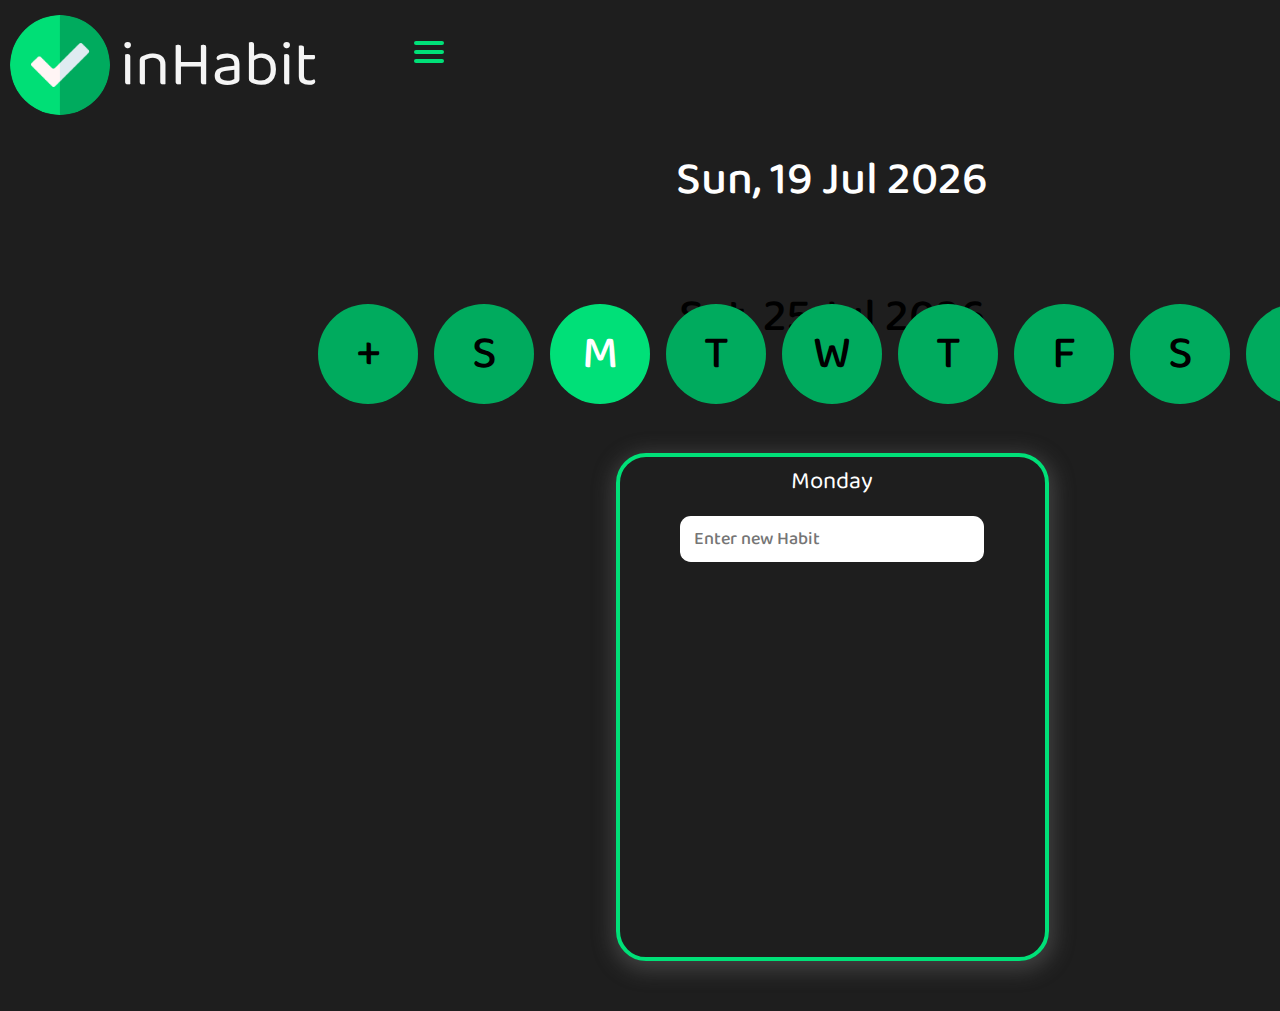
==== index.html @ 42c068eb "Merge pull request #57 from inHabit-tracker/David" ====
<!DOCTYPE html>
<html lang="en">

<head>
  <meta charset="UTF-8">
  <meta http-equiv="X-UA-Compatible" content="IE=edge">
  <meta name="viewport" content="width=device-width, initial-scale=1.0">
  <link href="https://fonts.googleapis.com/css2?family=Baloo+2:wght@400;500;700;800&display=swap" rel="stylesheet">
  <title>inHabit Tracker</title>
  <link rel="icon" type="image/x-icon" href="img/favicon.ico">
  <link rel="stylesheet" href="css/reset.css">
  <link rel="stylesheet" href="css/style.css">
  <link rel="stylesheet" href="css/home.css">

</head>

<body>

  <header>
    <div id="header-logo">
      <img src="img/check.png" alt="logo">
      <a href="index.html"><h1>inHabit</h1></a>
    </div>
    <nav>
      <a href="#menu" id="toggle"><span></span></a>
      <div id="menu">
        <ul>
          <li><a href="index.html">Home</a></li>
          <li><a href="stats.html">Stats</a></li>
          <li><a href="about.html">About</a></li>
          <li><button id="reset-storage" class="nav-items" onclick="clearAllLocalStorage()">Reset All</button></li>
        </ul>
      </div>

  <p id="date">Date:</p>
  <p id="dates">- </p>
  

  <section class="pillbox-container">
    <div id="add-day-pillbox"><p>+</p></div>
    <div id="sunday-pillbox"><p>S</p></div>
    <div id="monday-pillbox" class="dark"><p>M</p></div>
    <div id="tueday-pillbox"><p>T</p></div>
    <div id="wednesday-pillbox"><p>W</p></div>
    <div id="thurday-pillbox"><p>T</p></div>
    <div id="friday-pillbox"><p>F</p></div>
    <div id="saturday-pillbox"><p>S</p></div>
    <div id="finished-day-pillbox"><p></p></div>
  </section>
  <section class="day-container">
    <div id="settings-card" class="hide">
      <h3>new Habit form</h3>
    </div>
    <div id="sunday-card" class="hide">
      <h3>Sunday</h3>
      <form class="day-form">
      <ul class="habit-list">
        <li><input type="text" name="sunday-input" class="day-input" placeholder="Enter new Habit"></li>
      </ul>
      </form>
    </div>
    <div id="monday-card" class="">
      <h3>Monday</h3>
      <form class="day-form">
        <ul class="habit-list">
          <li><input type="text" name="monday-input" class="day-input" placeholder="Enter new Habit"></li>
        </ul>
      </form>
    </div>
    <div id="tuesday-card" class="hide">
      <h3>Tuesday</h3>
      <form class="day-form">
        <ul class="habit-list">
          <li><input type="text" name="tuseday-input" class="day-input" placeholder="Enter new Habit"></li>
        </ul>
    </form>
    </div>
    <div id="wednesday-card" class="hide">
      <h3>Wednesday</h3>
      <form class="day-form">
        <ul class="habit-list">
          <li><input type="text" name="wednesday-input" class="day-input" placeholder="Enter new Habit"></li>
        </ul>
    </form>
    </div>
    <div id="thursday-card" class="hide">
      <h3>Thursday</h3>
      <form class="day-form">
        <ul class="habit-list">
          <li><input type="text" name="thursday-input" class="day-input" placeholder="Enter new Habit"></li>
        </ul>
    </form>
    </div>
    <div id="friday-card" class="hide">
      <h3>Friday</h3>
      <form class="day-form">
        <ul class="habit-list">
          <li><input type="text" name="friday-input" class="day-input" placeholder="Enter new Habit"></li>
        </ul>
    </form>
    </div>
    <div id="saturday-card" class="hide">
      <h3>Saturday</h3>
      <form class="day-form">
        <ul class="habit-list">
          <li><input type="text" name="saturday-input" class="day-input" placeholder="Enter new Habit"></li>
        </ul>
    </form>
    </div>
    <div id="finished-card" class="hide">
      <h3>Finished</h3>
      <ul id="finished-list"></ul>
    </div>
  </section>
<script src="js/home.js"></script>
<script src="js/menu-toggle.js"></script>

</body>

</html>
---- css/style.css ----
:root {
  --clr-grey: #ADADAD;
  --clr-dark: #00ab5e;
  --clr-main: #00e078;
  --clr-secondary: #00ad5f;
}

* {
  font-family: 'Baloo 2';
}

header {
  display: flex;
  justify-content: space-between;
  margin: 10px 10px 0 0;
}

header img {
  height: 100px;
  width: 100px;
  margin-left: 10px;
}

#header-logo {
  margin-top: 5px;
  display: flex;
}

h1 {
  font-size: 4rem;
  color: whitesmoke;
  padding-left: 10px;
}

a {
  text-decoration: none;
}

/* Important styles */
#toggle {
  display: block;
  width: 30px;
  height: 25px;
  margin-top: 40px;
  margin-left: 96px;

}

#toggle span:after,
#toggle span:before {
  content: "";
  position: absolute;
  left: 0;
  top: -9px;
}

#toggle span:after {
  top: 9px;
}

#toggle span {
  position: relative;
  display: block;
}

#toggle span,
#toggle span:after,
#toggle span:before {
  width: 100%;
  height: 4px;
  background-color: var(--clr-main);
  transition: all 0.3s;
  backface-visibility: hidden;
  border-radius: 2px;
}

/* on activation */
#toggle.on span {
  background-color: transparent;
}

#toggle.on span:before {
  transform: rotate(45deg) translate(5px, 5px);
}

#toggle.on span:after {
  transform: rotate(-45deg) translate(7px, -8px);
}

#toggle.on+#menu {
  opacity: 1;
  visibility: visible;

}

/* menu appearance*/
#menu {
  position: relative;
  width: 200px;
  padding: 12px;
  margin: auto;
  text-align: center;
  border-radius: 20px;
  background: var(--clr-dark);
  box-shadow: 0 1px 8px rgba(0, 0, 0, 0.05);
  opacity: 0;
  visibility: hidden;
  transition: opacity .4s;
  font-size: 1.2em;
}

nav ul,
nav li,
nav li a {
  list-style: none;
  display: inline-block;
  margin: 0;
  padding: 0;
}

nav li a {
  padding: 5px 5px;
  color: black;
  text-decoration: none;
  transition: all .2s;
  font-weight: 500;
  border-radius: 15px;
}

nav li a:hover,
nav li a:focus {
  background: var(--clr-main);
  color: rgb(0, 0, 0);
}

footer {
  color: var(--clr-main);
  text-align: center;
  padding: 20px 0 5px 0;
}

#reset-storage-link a {
  padding: 5px 10px;
}

#reset-storage-link a:hover,
#reset-storage-link a:active {
  background-color: black;
  color: whitesmoke;
}


@media screen and (max-width: 600px) {
  body {
    width: 100vw;
  }

  #menu ul {
    display: flex;
    flex-direction: row;
    align-items: center;
    font-size: 1rem;
    /* padding: 0 5px; */
  }

  #menu li,
  #menu :active {
    padding: 0 5px;
  }

  header {
    margin-bottom: 50px;
  }

  #menu {
    width: fit-content;
    margin: 10px;
    position: fixed;
    right: 0;
  }

  #toggle {
    margin: 54px 10px 0 0;
  }

  #date {
    font-size: 1.4rem;
  }
}

/* Forms and Buttons */

.form {
  display: grid;
  min-height: 80%;
  max-width: 100%;
  place-items: center;
}

.form-input {
  font-size: .75em;
  padding: 1em;
  color: var(--clr-dark);
  border: 0;
  border-radius: 1em;

}

.form-input:hover {
  box-shadow: 1px 5px 20px 5px rgba(107, 107, 107, 0.44);
}

select {
  font-size: .75em;
  padding: 1em 5em 1em 1.5em;
  color: var(--clr-dark);
  border: 0;
  border-radius: 1em;
}

.custom-select {
  position: absolute;

}

.custom-arrow {
  display: block;
  background: var(--clr-dark);
  height: 100%;
  width: 10%;
  position: absolute;
  top: 0;
  right: -5px;
  pointer-events: none;
  border-radius: 1em;
}

.custom-arrow::before,
.custom-arrow::after {
  --size: .3em;
  content: "";
  position: absolute;
  width: 0;
  height: 0;
  left: 50%;
  transform: translate(-50%, -50%);
}

.custom-arrow::before {
  border-left: var(--size) solid transparent;
  border-right: var(--size) solid transparent;
  border-bottom: var(--size) solid white;
  top: 40%;
}

.custom-arrow::after {
  border-left: var(--size) solid transparent;
  border-right: var(--size) solid transparent;
  border-top: var(--size) solid white;
  top: 60%;
}

button {
  padding: 1em 3em 1em 3em;
  border-radius: 1em;
  font-size: .75em;
  border: 0;
  margin-top: 0;
  text-align: center;
  background-color: #00ab5e;
  color: black;
  font-weight: bold;
}

button:hover {
  cursor: pointer;
  box-shadow: 1px 5px 20px 5px rgba(107, 107, 107, 0.44);
  background-color: #00e078;

}

/* .day-input {
  font-size: .75em;
  padding: 1em 5em 1em 1.5em;
  color: var(--clr-dark);
  border: 0;
  border-radius: 1em;
  box-shadow: 1px 5px 20px 5px rgba(107, 107, 107, 0.44);

} */


@media screen and (max-width: 850px) {
  .form {
    display: grid;
    min-height: 90vw;
    place-items: center;
    margin: 0 auto;
  }

  .form-input {
    font-size: .75em;
    /* padding: 1em 5em 1em 1.5em; */
    color: var(--clr-dark);
    border: 0;
    border-radius: 1em;
    width: fit-content;
    margin: 0 auto;
  }

  .form-input:hover {
    box-shadow: 1px 5px 20px 5px rgba(107, 107, 107, 0.44);
  }

  select {
    font-size: .75em;
    padding: 1em 5em 1em 1.5em;
    color: var(--clr-dark);
    border: 0;
    border-radius: 1em;
    width: fit-content;
  }

  select:hover {
    box-shadow: 1px 5px 20px 5px rgba(107, 107, 107, 0.44);
  }
}

.custom-select {
  position: absolute;

}

.custom-arrow {
  display: block;
  background: var(--clr-dark);
  height: 100%;
  width: 4rem;
  position: absolute;
  top: 0;
  right: -5px;
  pointer-events: none;
  border-radius: 1em;
}

.custom-arrow::before,
.custom-arrow::after {
  --size: .3em;
  content: "";
  position: absolute;
  width: 0;
  height: 0;
  left: 50%;
  transform: translate(-50%, -50%);
}

.custom-arrow::before {
  border-left: var(--size) solid transparent;
  border-right: var(--size) solid transparent;
  border-bottom: var(--size) solid white;
  top: 40%;
}

.custom-arrow::after {
  border-left: var(--size) solid transparent;
  border-right: var(--size) solid transparent;
  border-top: var(--size) solid white;
  top: 60%;
}

button {
  padding: 1em 3em 1em 3em;
  border-radius: 1em;
  font-size: .75em;
  border: 0;
  margin-top: 0;
  text-align: center;
  background-color: #00ab5e;
  color: black;
  font-weight: bold;
}

button:hover {
  cursor: pointer;
  box-shadow: 1px 5px 20px 5px rgba(107, 107, 107, 0.44);
  background-color: #00e078;
}

.day-input {
  font-size: .75em;
  padding: .5em .75em;
  border: 0;
  border-radius: .6em;
  width: fit-content;
  margin: 0 auto;
  margin-bottom: 15px;
}

.card {
  margin-top: 1vw;
  margin-bottom: 1vw;
}
---- css/home.css ----
:root {
  --clr-grey: #ADADAD;
  --clr-dark: #00ab5e;
  --clr-main: #00e078;
  --clr-secondary: #00ad5f;
}

body {
  background-color: rgb(30, 30, 30);
  font-family: 'Baloo 2';
}

#date {
  color: white;
  margin: 0 auto;
  margin-bottom: 5px;
  transform: translateY(-50px);
}

#add-item-pillbox {
  display: flex;
  justify-content: center;
  align-items: center;
  align-content: center;
}

#add-item-pillbox>p {
  font-size: 4.5rem;
  margin-bottom: 9px;
}

div[id*="pillbox"] {
  width: 100px;
  height: 100px;
  background-color: var(--clr-dark);
  border-radius: 50%;
  cursor: pointer;
  transition: .5s;
  position: relative;
}

div[id*="pillbox"]:hover {
  transform: translateY(-10px);
}

p {
  font-size: 2.9rem;
  font-weight: 500;
  color: inherit;
  width: fit-content;
  margin: 13px auto 0px;
}

.pillbox-container {
  margin: 0 auto;
  display: flex;
  justify-content: center;
  gap: 1em;
  padding-bottom: 1.5em;
  transform: translateY(-50px);
}

.day-container {
  display: flex;
  justify-content: space-around;
  margin-top: 25px;
  margin-bottom: 0;
  transform: translateY(-50px);
}

div[id*="card"] {
  min-height: 500px;
  width: 425px;
  border: solid 4px var(--clr-main);
  border-radius: 30px;
  text-align: center;
  font-size: 1.5rem;
  color: white;
  box-shadow: 1px 5px 20px 5px rgba(107, 107, 107, 0.44);
}

div>h3 {
  margin: 5px 0 0 0;
}

#finished-card>h3{
  border-bottom: 1px white solid;
  margin-bottom: 10px;
}

.hide {
  display: none;
  transition: .5s;
}

.dark {
  background-color: var(--clr-main) !important;
  color: white;
}

img {
  width: 100%;
  border-radius: 50%;
}

form {
  margin-top: 15px;
}

ul {
  list-style-type: none;
  margin: 0 auto;
  padding: 0;
}

li {
  cursor: pointer;
}

input {
  font-family: 'Baloo 2';
  font-size: 1rem;
  font-weight: 500;
  padding: 2px 10px;
  margin: 15px;
  border-radius: 10px;
}

form li:hover {
  color: var(--clr-main);
}


@media (max-width: 850px) {
  #date {
    transform: translateY(0px);
  }
  .pillbox-container {
    flex-wrap: wrap;
    padding-bottom: 1.5em;
    transform: translateY(0);
  }

  div[id*="day-pillbox"] {
    width: 60px;
    height: 60px;
  }

  p {
    font-size: 1.3rem;
    font-weight: bold;
  }

  .day-container {
    flex-direction: column;
    transform: translateY(0);
  }

  div[id*="card"] {
    width: 90%;
    margin: 0 auto;
    margin-bottom: 4vw;
  }

  .day-input {
    font-size: .75em;
    padding: .5em 1em;
    /* color: var(--clr-dark); */
    border: 0;
    border-radius: 1em;
    width: fit-content;
    margin: 0 auto;
    margin-bottom: 15px;
  }

}
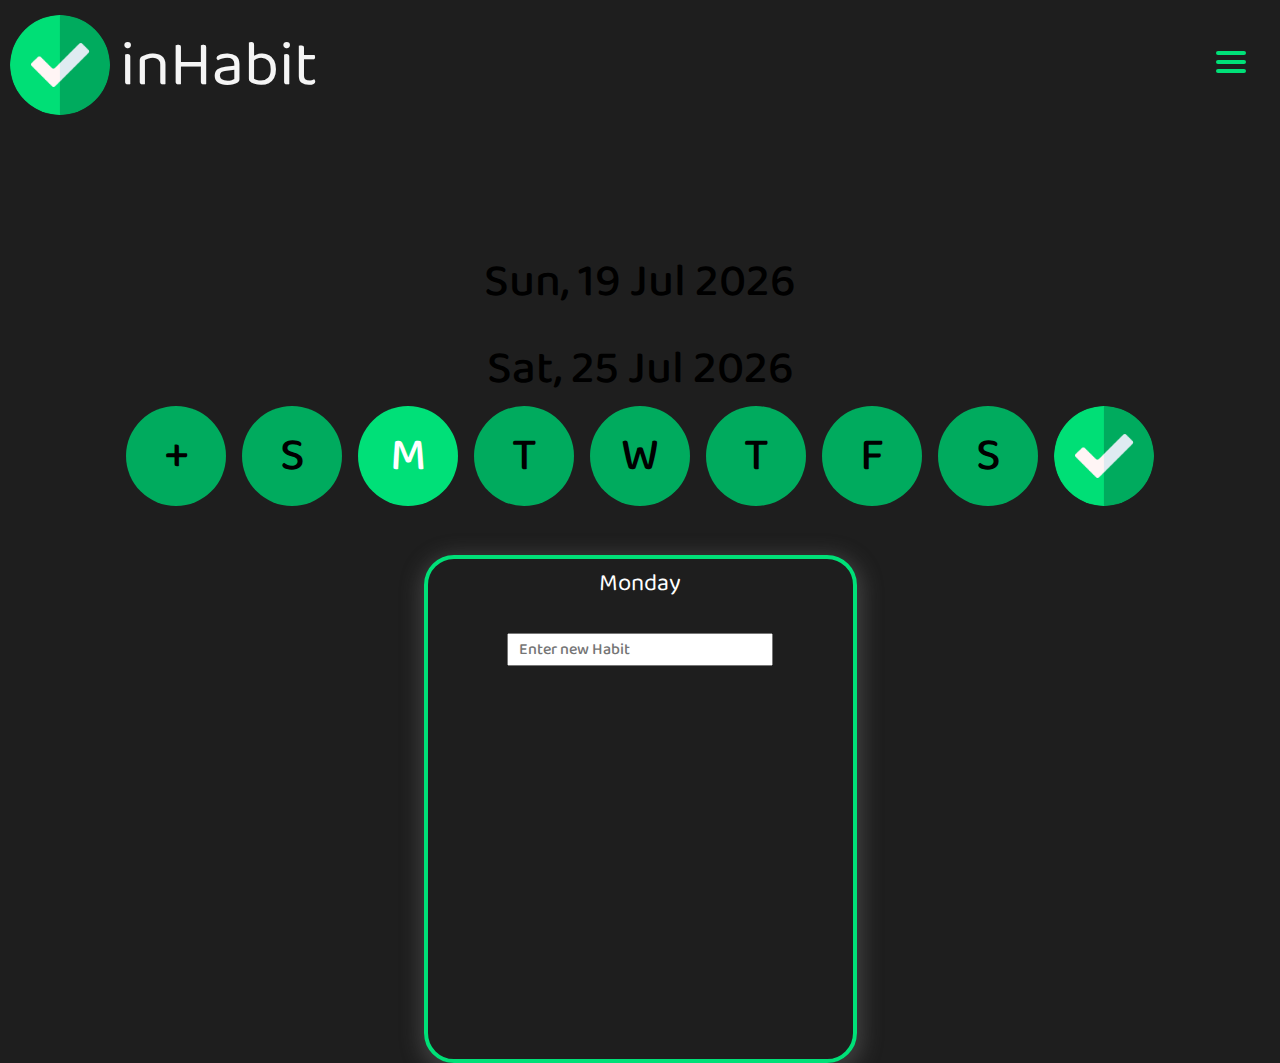
==== commit 80cb32e5: "Merge pull request #62 from inHabit-tracker/liam" ====
--- a/index.html
+++ b/index.html
@@ -28,10 +28,10 @@
           <li><a href="index.html">Home</a></li>
           <li><a href="stats.html">Stats</a></li>
           <li><a href="about.html">About</a></li>
-          <li><button id="reset-storage" class="nav-items" onclick="clearAllLocalStorage()">Reset All</button></li>
+          <li id="reset-storage-link"><a href="#">Reset</a></li>
         </ul>
       </div>
-
+  </header>
   <p id="date">Date:</p>
   <p id="dates">- </p>
   
@@ -117,4 +117,4 @@
 
 </body>
 
-</html>+</html>
--- a/css/style.css
+++ b/css/style.css
@@ -9,16 +9,21 @@
   font-family: 'Baloo 2';
 }
 
+body {
+  background-color: #555;
+
+}
+
 header {
   display: flex;
   justify-content: space-between;
-  margin: 10px 10px 0 0;
+  margin: 10px;
+  /* border: solid 1px white; */
 }
 
 header img {
   height: 100px;
   width: 100px;
-  margin-left: 10px;
 }
 
 #header-logo {
@@ -30,6 +35,7 @@
   font-size: 4rem;
   color: whitesmoke;
   padding-left: 10px;
+  /* border: solid 1px white; */
 }
 
 a {
@@ -41,9 +47,8 @@
   display: block;
   width: 30px;
   height: 25px;
-  margin-top: 40px;
-  margin-left: 96px;
-
+  margin-top: 50px;
+  margin-left: 90px;
 }
 
 #toggle span:after,
@@ -90,13 +95,12 @@
 #toggle.on+#menu {
   opacity: 1;
   visibility: visible;
-
 }
 
 /* menu appearance*/
 #menu {
   position: relative;
-  width: 200px;
+  width: 120px;
   padding: 12px;
   margin: auto;
   text-align: center;
@@ -133,270 +137,34 @@
   color: rgb(0, 0, 0);
 }
 
-footer {
-  color: var(--clr-main);
-  text-align: center;
-  padding: 20px 0 5px 0;
-}
-
-#reset-storage-link a {
-  padding: 5px 10px;
-}
-
-#reset-storage-link a:hover,
-#reset-storage-link a:active {
-  background-color: black;
-  color: whitesmoke;
-}
+@media screen and (max-width: 600px) {
+  #menu {
 
 
-@media screen and (max-width: 600px) {
-  body {
-    width: 100vw;
-  }
+    nav ul,
+    nav li,
+    nav li a {
+      list-style: none;
+      display: flex;
+      flex-direction: column;
+      align-items: center;
+      margin: 0;
+      padding: 0;
+    }
 
-  #menu ul {
-    display: flex;
-    flex-direction: row;
-    align-items: center;
-    font-size: 1rem;
-    /* padding: 0 5px; */
-  }
+    nav li a {
+      padding: 5px 15px;
+      margin-left: 0px;
+      color: black;
+      text-decoration: none;
+      transition: all .2s;
+      font-weight: 500;
+      border-radius: 15px;
+    }
 
-  #menu li,
-  #menu :active {
-    padding: 0 5px;
-  }
-
-  header {
-    margin-bottom: 50px;
-  }
-
-  #menu {
-    width: fit-content;
-    margin: 10px;
-    position: fixed;
-    right: 0;
-  }
-
-  #toggle {
-    margin: 54px 10px 0 0;
-  }
-
-  #date {
-    font-size: 1.4rem;
-  }
-}
-
-/* Forms and Buttons */
-
-.form {
-  display: grid;
-  min-height: 80%;
-  max-width: 100%;
-  place-items: center;
-}
-
-.form-input {
-  font-size: .75em;
-  padding: 1em;
-  color: var(--clr-dark);
-  border: 0;
-  border-radius: 1em;
-
-}
-
-.form-input:hover {
-  box-shadow: 1px 5px 20px 5px rgba(107, 107, 107, 0.44);
-}
-
-select {
-  font-size: .75em;
-  padding: 1em 5em 1em 1.5em;
-  color: var(--clr-dark);
-  border: 0;
-  border-radius: 1em;
-}
-
-.custom-select {
-  position: absolute;
-
-}
-
-.custom-arrow {
-  display: block;
-  background: var(--clr-dark);
-  height: 100%;
-  width: 10%;
-  position: absolute;
-  top: 0;
-  right: -5px;
-  pointer-events: none;
-  border-radius: 1em;
-}
-
-.custom-arrow::before,
-.custom-arrow::after {
-  --size: .3em;
-  content: "";
-  position: absolute;
-  width: 0;
-  height: 0;
-  left: 50%;
-  transform: translate(-50%, -50%);
-}
-
-.custom-arrow::before {
-  border-left: var(--size) solid transparent;
-  border-right: var(--size) solid transparent;
-  border-bottom: var(--size) solid white;
-  top: 40%;
-}
-
-.custom-arrow::after {
-  border-left: var(--size) solid transparent;
-  border-right: var(--size) solid transparent;
-  border-top: var(--size) solid white;
-  top: 60%;
-}
-
-button {
-  padding: 1em 3em 1em 3em;
-  border-radius: 1em;
-  font-size: .75em;
-  border: 0;
-  margin-top: 0;
-  text-align: center;
-  background-color: #00ab5e;
-  color: black;
-  font-weight: bold;
-}
-
-button:hover {
-  cursor: pointer;
-  box-shadow: 1px 5px 20px 5px rgba(107, 107, 107, 0.44);
-  background-color: #00e078;
-
-}
-
-/* .day-input {
-  font-size: .75em;
-  padding: 1em 5em 1em 1.5em;
-  color: var(--clr-dark);
-  border: 0;
-  border-radius: 1em;
-  box-shadow: 1px 5px 20px 5px rgba(107, 107, 107, 0.44);
-
-} */
-
-
-@media screen and (max-width: 850px) {
-  .form {
-    display: grid;
-    min-height: 90vw;
-    place-items: center;
-    margin: 0 auto;
-  }
-
-  .form-input {
-    font-size: .75em;
-    /* padding: 1em 5em 1em 1.5em; */
-    color: var(--clr-dark);
-    border: 0;
-    border-radius: 1em;
-    width: fit-content;
-    margin: 0 auto;
-  }
-
-  .form-input:hover {
-    box-shadow: 1px 5px 20px 5px rgba(107, 107, 107, 0.44);
-  }
-
-  select {
-    font-size: .75em;
-    padding: 1em 5em 1em 1.5em;
-    color: var(--clr-dark);
-    border: 0;
-    border-radius: 1em;
-    width: fit-content;
-  }
-
-  select:hover {
-    box-shadow: 1px 5px 20px 5px rgba(107, 107, 107, 0.44);
-  }
-}
-
-.custom-select {
-  position: absolute;
-
-}
-
-.custom-arrow {
-  display: block;
-  background: var(--clr-dark);
-  height: 100%;
-  width: 4rem;
-  position: absolute;
-  top: 0;
-  right: -5px;
-  pointer-events: none;
-  border-radius: 1em;
-}
-
-.custom-arrow::before,
-.custom-arrow::after {
-  --size: .3em;
-  content: "";
-  position: absolute;
-  width: 0;
-  height: 0;
-  left: 50%;
-  transform: translate(-50%, -50%);
-}
-
-.custom-arrow::before {
-  border-left: var(--size) solid transparent;
-  border-right: var(--size) solid transparent;
-  border-bottom: var(--size) solid white;
-  top: 40%;
-}
-
-.custom-arrow::after {
-  border-left: var(--size) solid transparent;
-  border-right: var(--size) solid transparent;
-  border-top: var(--size) solid white;
-  top: 60%;
-}
-
-button {
-  padding: 1em 3em 1em 3em;
-  border-radius: 1em;
-  font-size: .75em;
-  border: 0;
-  margin-top: 0;
-  text-align: center;
-  background-color: #00ab5e;
-  color: black;
-  font-weight: bold;
-}
-
-button:hover {
-  cursor: pointer;
-  box-shadow: 1px 5px 20px 5px rgba(107, 107, 107, 0.44);
-  background-color: #00e078;
-}
-
-.day-input {
-  font-size: .75em;
-  padding: .5em .75em;
-  border: 0;
-  border-radius: .6em;
-  width: fit-content;
-  margin: 0 auto;
-  margin-bottom: 15px;
-}
-
-.card {
-  margin-top: 1vw;
-  margin-bottom: 1vw;
-}+    nav li a:hover,
+    nav li a:focus {
+      background: var(--clr-main);
+      color: rgb(0, 0, 0);
+    }
+  }--- a/css/home.css
+++ b/css/home.css
@@ -8,13 +8,6 @@
 body {
   background-color: rgb(30, 30, 30);
   font-family: 'Baloo 2';
-}
-
-#date {
-  color: white;
-  margin: 0 auto;
-  margin-bottom: 5px;
-  transform: translateY(-50px);
 }
 
 #add-item-pillbox {
@@ -57,15 +50,13 @@
   justify-content: center;
   gap: 1em;
   padding-bottom: 1.5em;
-  transform: translateY(-50px);
 }
 
 .day-container {
+
   display: flex;
   justify-content: space-around;
   margin-top: 25px;
-  margin-bottom: 0;
-  transform: translateY(-50px);
 }
 
 div[id*="card"] {
@@ -83,11 +74,6 @@
   margin: 5px 0 0 0;
 }
 
-#finished-card>h3{
-  border-bottom: 1px white solid;
-  margin-bottom: 10px;
-}
-
 .hide {
   display: none;
   transition: .5s;
@@ -96,6 +82,12 @@
 .dark {
   background-color: var(--clr-main) !important;
   color: white;
+}
+
+#finished-day-pillbox {
+  background: none;
+  background-image: url(../img/check.png);
+  background-size: cover;
 }
 
 img {
@@ -113,7 +105,7 @@
   padding: 0;
 }
 
-li {
+li{
   cursor: pointer;
 }
 
@@ -123,7 +115,6 @@
   font-weight: 500;
   padding: 2px 10px;
   margin: 15px;
-  border-radius: 10px;
 }
 
 form li:hover {
@@ -131,46 +122,30 @@
 }
 
 
+
+
 @media (max-width: 850px) {
-  #date {
-    transform: translateY(0px);
-  }
   .pillbox-container {
     flex-wrap: wrap;
     padding-bottom: 1.5em;
-    transform: translateY(0);
   }
 
   div[id*="day-pillbox"] {
-    width: 60px;
-    height: 60px;
+    width: 50px;
+    height: 50px;
   }
 
   p {
-    font-size: 1.3rem;
-    font-weight: bold;
+    font-size: 1.2rem;
   }
 
   .day-container {
     flex-direction: column;
-    transform: translateY(0);
   }
 
   div[id*="card"] {
     width: 90%;
     margin: 0 auto;
-    margin-bottom: 4vw;
   }
 
-  .day-input {
-    font-size: .75em;
-    padding: .5em 1em;
-    /* color: var(--clr-dark); */
-    border: 0;
-    border-radius: 1em;
-    width: fit-content;
-    margin: 0 auto;
-    margin-bottom: 15px;
-  }
-
-}
+}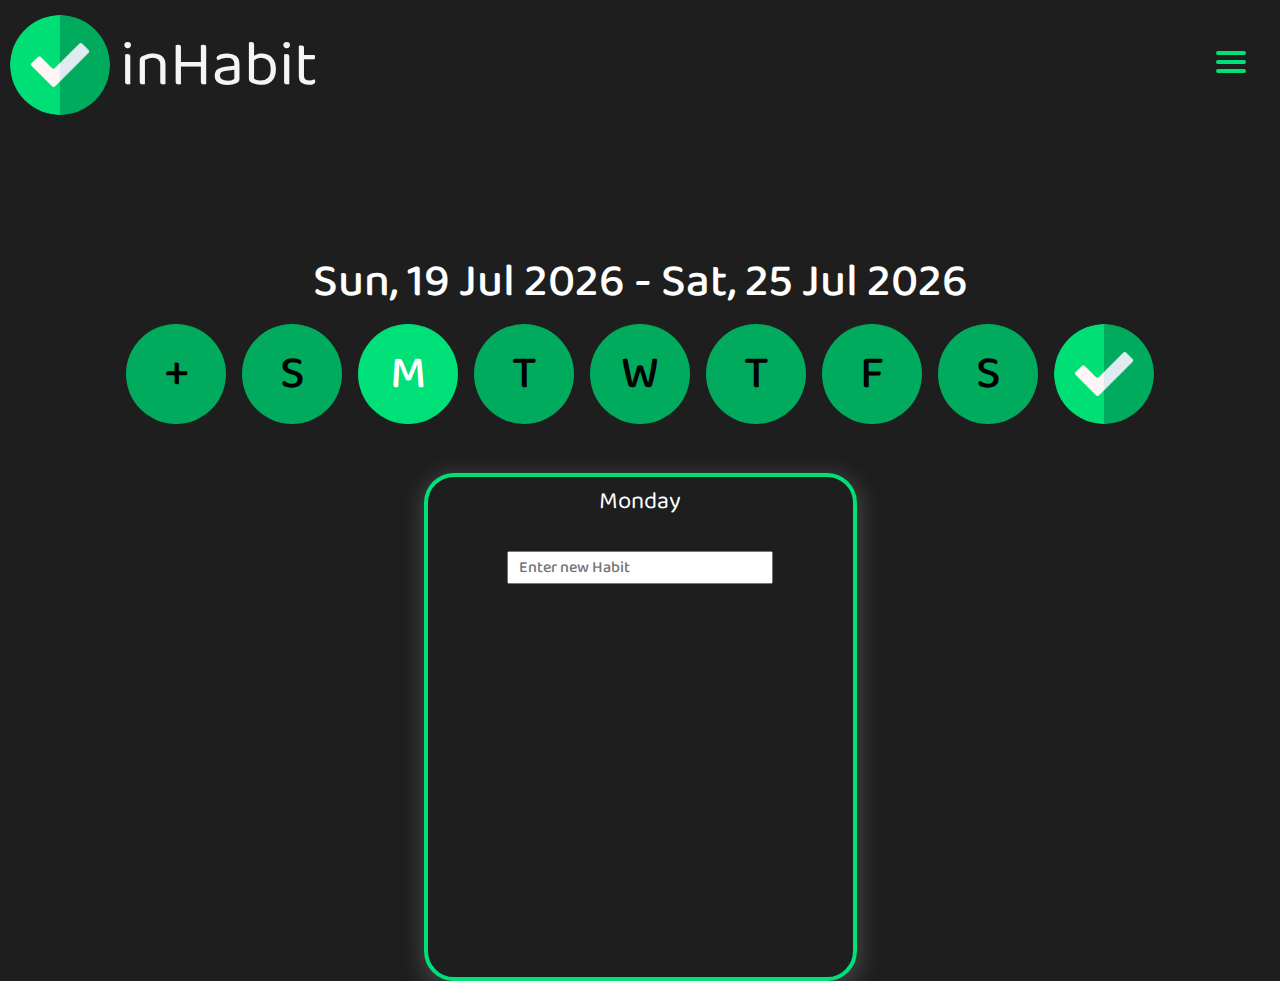
==== commit e7671b81: "Merge pull request #66 from inHabit-tracker/Tyler" ====
--- a/index.html
+++ b/index.html
@@ -33,7 +33,6 @@
       </div>
   </header>
   <p id="date">Date:</p>
-  <p id="dates">- </p>
   
 
   <section class="pillbox-container">
--- a/css/home.css
+++ b/css/home.css
@@ -8,6 +8,11 @@
 body {
   background-color: rgb(30, 30, 30);
   font-family: 'Baloo 2';
+}
+
+#date {
+  color: white;
+  margin-bottom: 5px;
 }
 
 #add-item-pillbox {
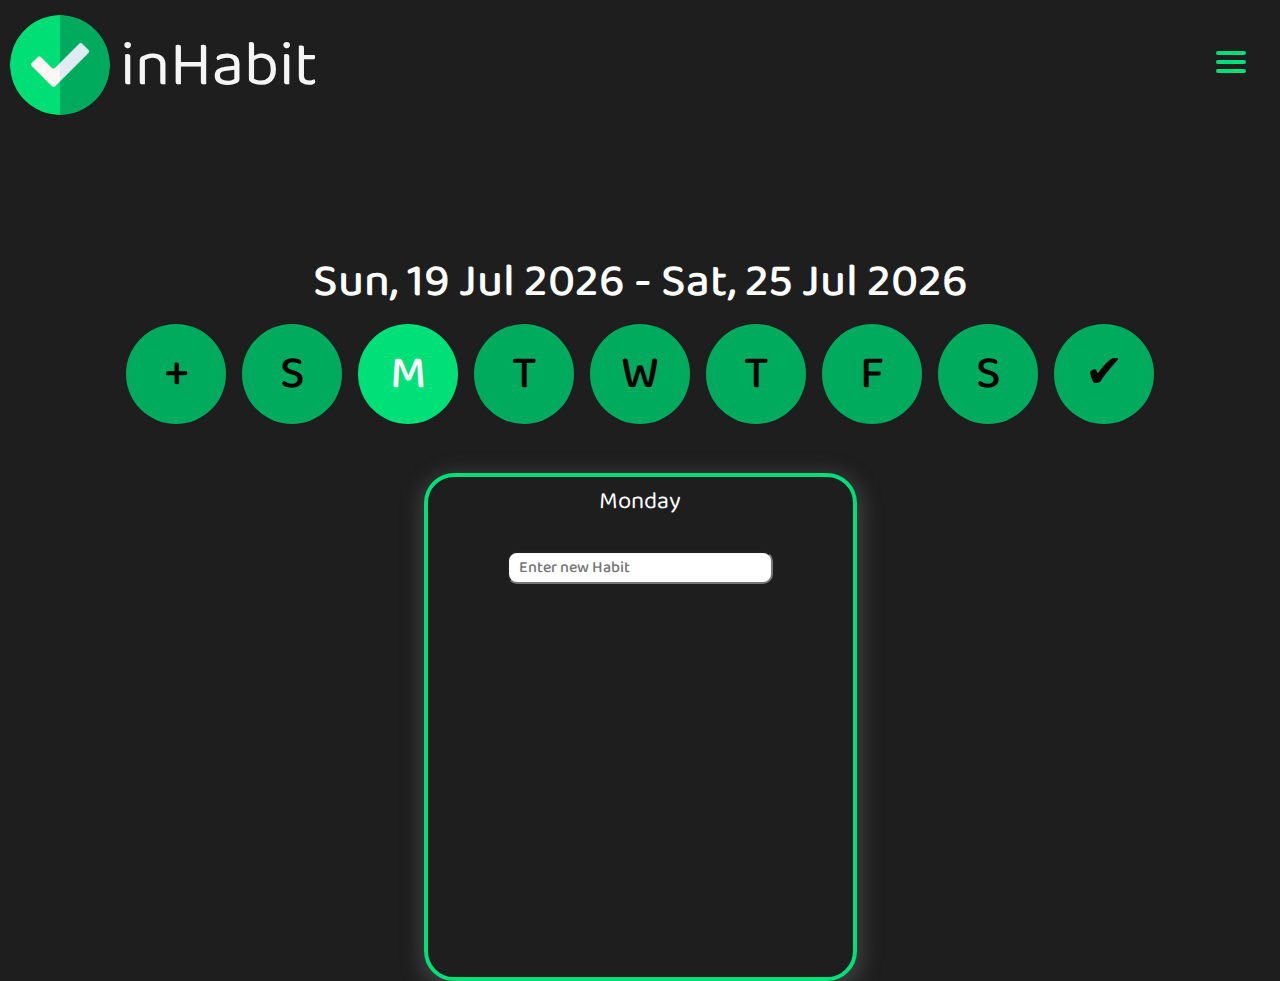
==== commit 6c11ee0f: "replaced finished pillbox with plain checkmark" ====
--- a/index.html
+++ b/index.html
@@ -44,7 +44,7 @@
     <div id="thurday-pillbox"><p>T</p></div>
     <div id="friday-pillbox"><p>F</p></div>
     <div id="saturday-pillbox"><p>S</p></div>
-    <div id="finished-day-pillbox"><p></p></div>
+    <div id="finished-day-pillbox"><p>✔</p></div>
   </section>
   <section class="day-container">
     <div id="settings-card" class="hide">
--- a/css/home.css
+++ b/css/home.css
@@ -89,12 +89,6 @@
   color: white;
 }
 
-#finished-day-pillbox {
-  background: none;
-  background-image: url(../img/check.png);
-  background-size: cover;
-}
-
 img {
   width: 100%;
   border-radius: 50%;
@@ -120,6 +114,7 @@
   font-weight: 500;
   padding: 2px 10px;
   margin: 15px;
+  border-radius: 10px;
 }
 
 form li:hover {
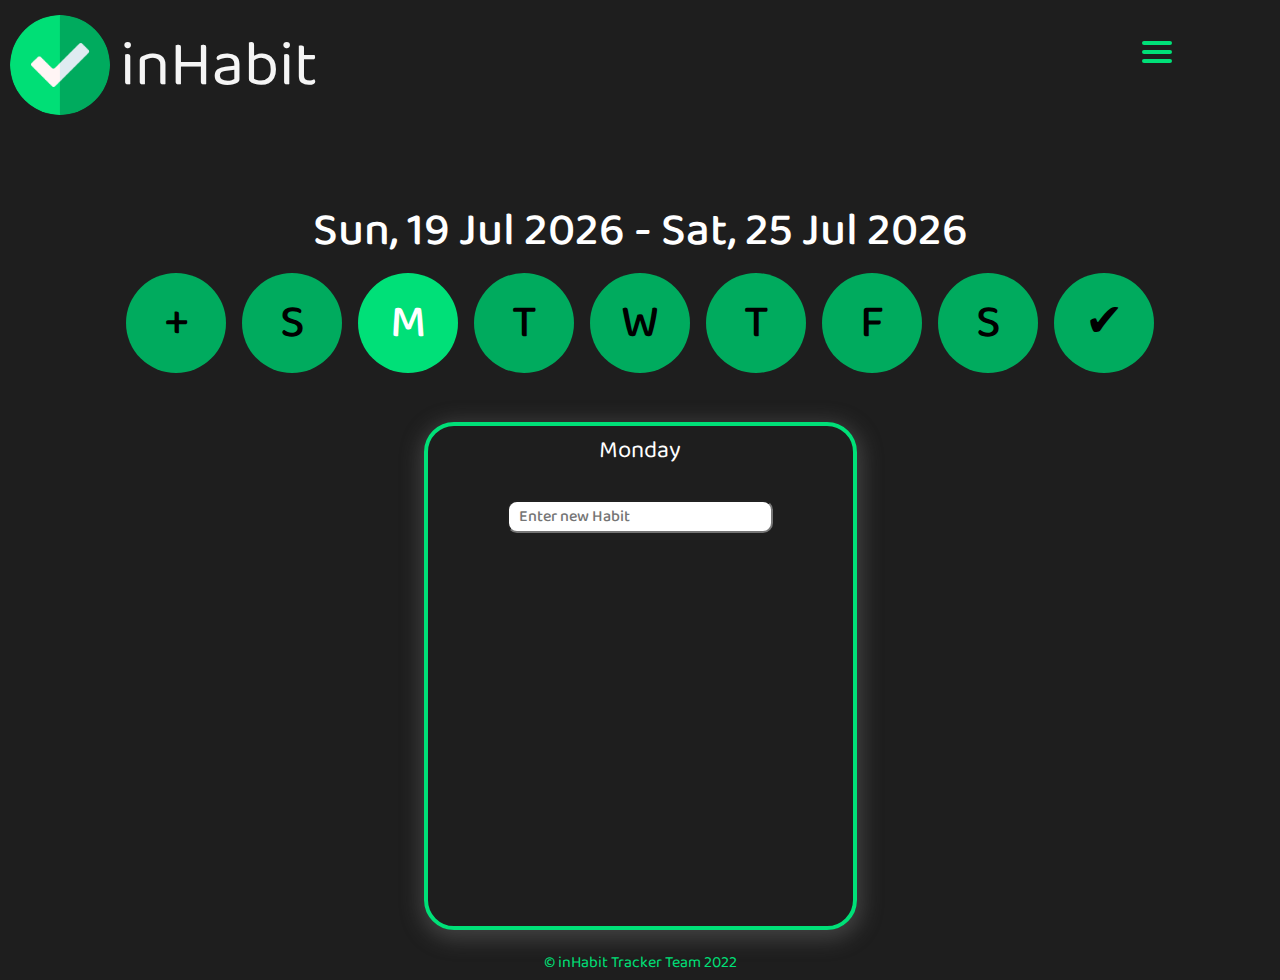
==== commit 2f3fa36d: "navbar toggle responsive" ====
--- a/index.html
+++ b/index.html
@@ -111,6 +111,7 @@
       <ul id="finished-list"></ul>
     </div>
   </section>
+  <footer>&#169; inHabit Tracker Team 2022</footer>
 <script src="js/home.js"></script>
 <script src="js/menu-toggle.js"></script>
 
--- a/css/style.css
+++ b/css/style.css
@@ -17,13 +17,13 @@
 header {
   display: flex;
   justify-content: space-between;
-  margin: 10px;
-  /* border: solid 1px white; */
+  margin: 10px 10px 0 0;
 }
 
 header img {
   height: 100px;
   width: 100px;
+  margin-left: 10px;
 }
 
 #header-logo {
@@ -35,7 +35,6 @@
   font-size: 4rem;
   color: whitesmoke;
   padding-left: 10px;
-  /* border: solid 1px white; */
 }
 
 a {
@@ -47,8 +46,9 @@
   display: block;
   width: 30px;
   height: 25px;
-  margin-top: 50px;
-  margin-left: 90px;
+  margin-top: 40px;
+  margin-left: 96px;
+
 }
 
 #toggle span:after,
@@ -95,12 +95,13 @@
 #toggle.on+#menu {
   opacity: 1;
   visibility: visible;
+
 }
 
 /* menu appearance*/
 #menu {
   position: relative;
-  width: 120px;
+  width: 200px;
   padding: 12px;
   margin: auto;
   text-align: center;
@@ -137,34 +138,57 @@
   color: rgb(0, 0, 0);
 }
 
-@media screen and (max-width: 600px) {
-  #menu {
+footer {
+  color: var(--clr-main);
+  text-align: center;
+  padding: 20px 0 5px 0;
+}
+
+#reset-storage-link a {
+  padding: 5px 10px;
+}
+
+#reset-storage-link a:hover,
+#reset-storage-link a:active {
+  background-color: black;
+  color: whitesmoke;
+}
 
 
-    nav ul,
-    nav li,
-    nav li a {
-      list-style: none;
-      display: flex;
-      flex-direction: column;
-      align-items: center;
-      margin: 0;
-      padding: 0;
-    }
+@media screen and (max-width: 600px) {
+  body {
+    width: 100vw;
+  }
 
-    nav li a {
-      padding: 5px 15px;
-      margin-left: 0px;
-      color: black;
-      text-decoration: none;
-      transition: all .2s;
-      font-weight: 500;
-      border-radius: 15px;
-    }
+  #menu ul {
+    display: flex;
+    flex-direction: row;
+    align-items: center;
+    font-size: 1rem;
+    /* padding: 0 5px; */
+  }
 
-    nav li a:hover,
-    nav li a:focus {
-      background: var(--clr-main);
-      color: rgb(0, 0, 0);
-    }
-  }+  #menu li,
+  #menu :active {
+    padding: 0 5px;
+  }
+
+  header {
+    margin-bottom: 50px;
+  }
+
+  #menu {
+    width: fit-content;
+    margin: 10px;
+    position: fixed;
+    right: 0;
+  }
+
+  #toggle {
+    margin: 54px 10px 0 0;
+  }
+
+  #date {
+    font-size: 1.4rem;
+  }
+}--- a/css/home.css
+++ b/css/home.css
@@ -104,7 +104,7 @@
   padding: 0;
 }
 
-li{
+li {
   cursor: pointer;
 }
 
@@ -131,12 +131,13 @@
   }
 
   div[id*="day-pillbox"] {
-    width: 50px;
-    height: 50px;
+    width: 60px;
+    height: 60px;
   }
 
   p {
-    font-size: 1.2rem;
+    font-size: 1.3rem;
+    font-weight: bold;
   }
 
   .day-container {
@@ -148,4 +149,5 @@
     margin: 0 auto;
   }
 
+
 }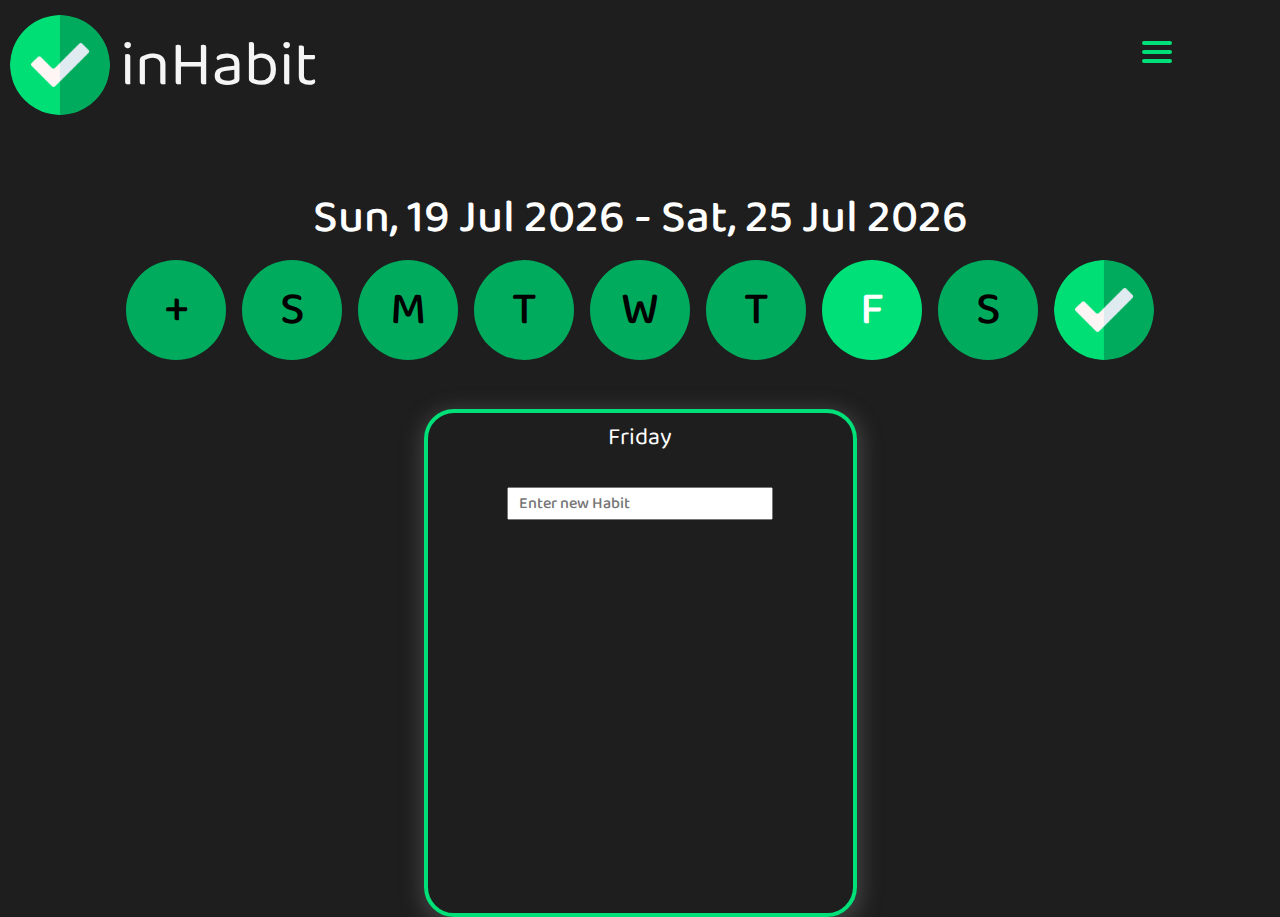
==== commit f1d52590: "Merge pull request #70 from inHabit-tracker/Tyler" ====
--- a/index.html
+++ b/index.html
@@ -19,7 +19,9 @@
   <header>
     <div id="header-logo">
       <img src="img/check.png" alt="logo">
-      <a href="index.html"><h1>inHabit</h1></a>
+      <a href="index.html">
+        <h1>inHabit</h1>
+      </a>
     </div>
     <nav>
       <a href="#menu" id="toggle"><span></span></a>
@@ -33,32 +35,43 @@
       </div>
   </header>
   <p id="date">Date:</p>
-  
 
   <section class="pillbox-container">
     <div id="add-day-pillbox"><p>+</p></div>
     <div id="sunday-pillbox"><p>S</p></div>
-    <div id="monday-pillbox" class="dark"><p>M</p></div>
-    <div id="tueday-pillbox"><p>T</p></div>
+    <div id="monday-pillbox"><p>M</p></div>
+    <div id="tuesday-pillbox"><p>T</p></div>
     <div id="wednesday-pillbox"><p>W</p></div>
     <div id="thurday-pillbox"><p>T</p></div>
-    <div id="friday-pillbox"><p>F</p></div>
+    <div id="friday-pillbox" class="dark"><p>F</p></div>
     <div id="saturday-pillbox"><p>S</p></div>
-    <div id="finished-day-pillbox"><p>✔</p></div>
+    <div id="finished-day-pillbox"><p></p></div>
   </section>
   <section class="day-container">
     <div id="settings-card" class="hide">
-      <h3>new Habit form</h3>
+      <h3>new Habit</h3>
+      <form id="new-habit-form">
+        <ul>
+          <li><input type="text" placeholder="new Habit" name="habitTitle"></li>
+          <label for="frequency">Frequency</label>
+          <li><select name="frequency" id="frequency">
+              <option value="daily">Daily</option>
+              <option value="weekdays">Weekdays</option>
+              <option value="weekends">Weekends</option>
+            </select></li>
+            <button type="submit">build Habits</button>
+        </ul>
+      </form>
     </div>
     <div id="sunday-card" class="hide">
       <h3>Sunday</h3>
       <form class="day-form">
-      <ul class="habit-list">
-        <li><input type="text" name="sunday-input" class="day-input" placeholder="Enter new Habit"></li>
-      </ul>
+        <ul class="habit-list">
+          <li><input type="text" name="sunday-input" class="day-input" placeholder="Enter new Habit"></li>
+        </ul>
       </form>
     </div>
-    <div id="monday-card" class="">
+    <div id="monday-card" class="hide">
       <h3>Monday</h3>
       <form class="day-form">
         <ul class="habit-list">
@@ -72,7 +85,7 @@
         <ul class="habit-list">
           <li><input type="text" name="tuseday-input" class="day-input" placeholder="Enter new Habit"></li>
         </ul>
-    </form>
+      </form>
     </div>
     <div id="wednesday-card" class="hide">
       <h3>Wednesday</h3>
@@ -80,7 +93,7 @@
         <ul class="habit-list">
           <li><input type="text" name="wednesday-input" class="day-input" placeholder="Enter new Habit"></li>
         </ul>
-    </form>
+      </form>
     </div>
     <div id="thursday-card" class="hide">
       <h3>Thursday</h3>
@@ -88,15 +101,15 @@
         <ul class="habit-list">
           <li><input type="text" name="thursday-input" class="day-input" placeholder="Enter new Habit"></li>
         </ul>
-    </form>
+      </form>
     </div>
-    <div id="friday-card" class="hide">
+    <div id="friday-card" class="">
       <h3>Friday</h3>
       <form class="day-form">
         <ul class="habit-list">
           <li><input type="text" name="friday-input" class="day-input" placeholder="Enter new Habit"></li>
         </ul>
-    </form>
+      </form>
     </div>
     <div id="saturday-card" class="hide">
       <h3>Saturday</h3>
@@ -104,17 +117,16 @@
         <ul class="habit-list">
           <li><input type="text" name="saturday-input" class="day-input" placeholder="Enter new Habit"></li>
         </ul>
-    </form>
+      </form>
     </div>
     <div id="finished-card" class="hide">
       <h3>Finished</h3>
       <ul id="finished-list"></ul>
     </div>
   </section>
-  <footer>&#169; inHabit Tracker Team 2022</footer>
-<script src="js/home.js"></script>
-<script src="js/menu-toggle.js"></script>
+  <script src="js/home.js"></script>
+  <script src="js/menu-toggle.js"></script>
 
 </body>
 
-</html>
+</html>--- a/css/home.css
+++ b/css/home.css
@@ -12,7 +12,9 @@
 
 #date {
   color: white;
+  margin: 0 auto;
   margin-bottom: 5px;
+  transform: translateY();
 }
 
 #add-item-pillbox {
@@ -89,6 +91,12 @@
   color: white;
 }
 
+#finished-day-pillbox {
+  background: none;
+  background-image: url(../img/check.png);
+  background-size: cover;
+}
+
 img {
   width: 100%;
   border-radius: 50%;
@@ -104,7 +112,7 @@
   padding: 0;
 }
 
-li {
+li{
   cursor: pointer;
 }
 
@@ -114,7 +122,6 @@
   font-weight: 500;
   padding: 2px 10px;
   margin: 15px;
-  border-radius: 10px;
 }
 
 form li:hover {
@@ -131,13 +138,12 @@
   }
 
   div[id*="day-pillbox"] {
-    width: 60px;
-    height: 60px;
+    width: 50px;
+    height: 50px;
   }
 
   p {
-    font-size: 1.3rem;
-    font-weight: bold;
+    font-size: 1.2rem;
   }
 
   .day-container {
@@ -149,5 +155,4 @@
     margin: 0 auto;
   }
 
-
 }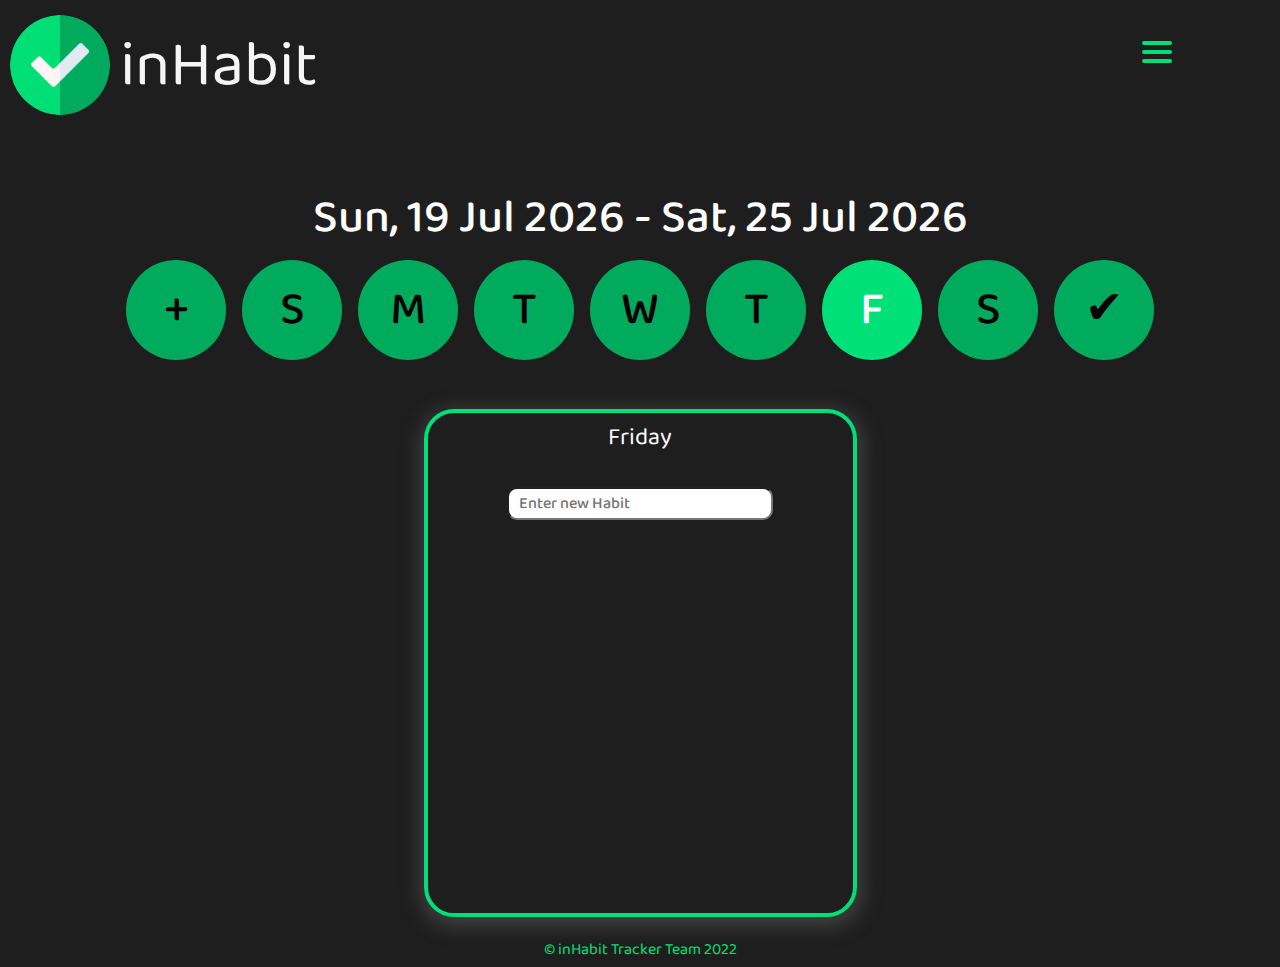
==== commit 385d3c49: "Merge branch 'dev' into melanie-branch" ====
--- a/index.html
+++ b/index.html
@@ -45,7 +45,7 @@
     <div id="thurday-pillbox"><p>T</p></div>
     <div id="friday-pillbox" class="dark"><p>F</p></div>
     <div id="saturday-pillbox"><p>S</p></div>
-    <div id="finished-day-pillbox"><p></p></div>
+    <div id="finished-day-pillbox"><p>✔</p></div>
   </section>
   <section class="day-container">
     <div id="settings-card" class="hide">
@@ -124,8 +124,10 @@
       <ul id="finished-list"></ul>
     </div>
   </section>
-  <script src="js/home.js"></script>
-  <script src="js/menu-toggle.js"></script>
+
+<footer>&#169; inHabit Tracker Team 2022</footer>
+<script src="js/home.js"></script>
+<script src="js/menu-toggle.js"></script>
 
 </body>
 
--- a/css/home.css
+++ b/css/home.css
@@ -91,12 +91,6 @@
   color: white;
 }
 
-#finished-day-pillbox {
-  background: none;
-  background-image: url(../img/check.png);
-  background-size: cover;
-}
-
 img {
   width: 100%;
   border-radius: 50%;
@@ -112,7 +106,7 @@
   padding: 0;
 }
 
-li{
+li {
   cursor: pointer;
 }
 
@@ -122,6 +116,7 @@
   font-weight: 500;
   padding: 2px 10px;
   margin: 15px;
+  border-radius: 10px;
 }
 
 form li:hover {
@@ -138,12 +133,13 @@
   }
 
   div[id*="day-pillbox"] {
-    width: 50px;
-    height: 50px;
+    width: 60px;
+    height: 60px;
   }
 
   p {
-    font-size: 1.2rem;
+    font-size: 1.3rem;
+    font-weight: bold;
   }
 
   .day-container {
@@ -155,4 +151,5 @@
     margin: 0 auto;
   }
 
+
 }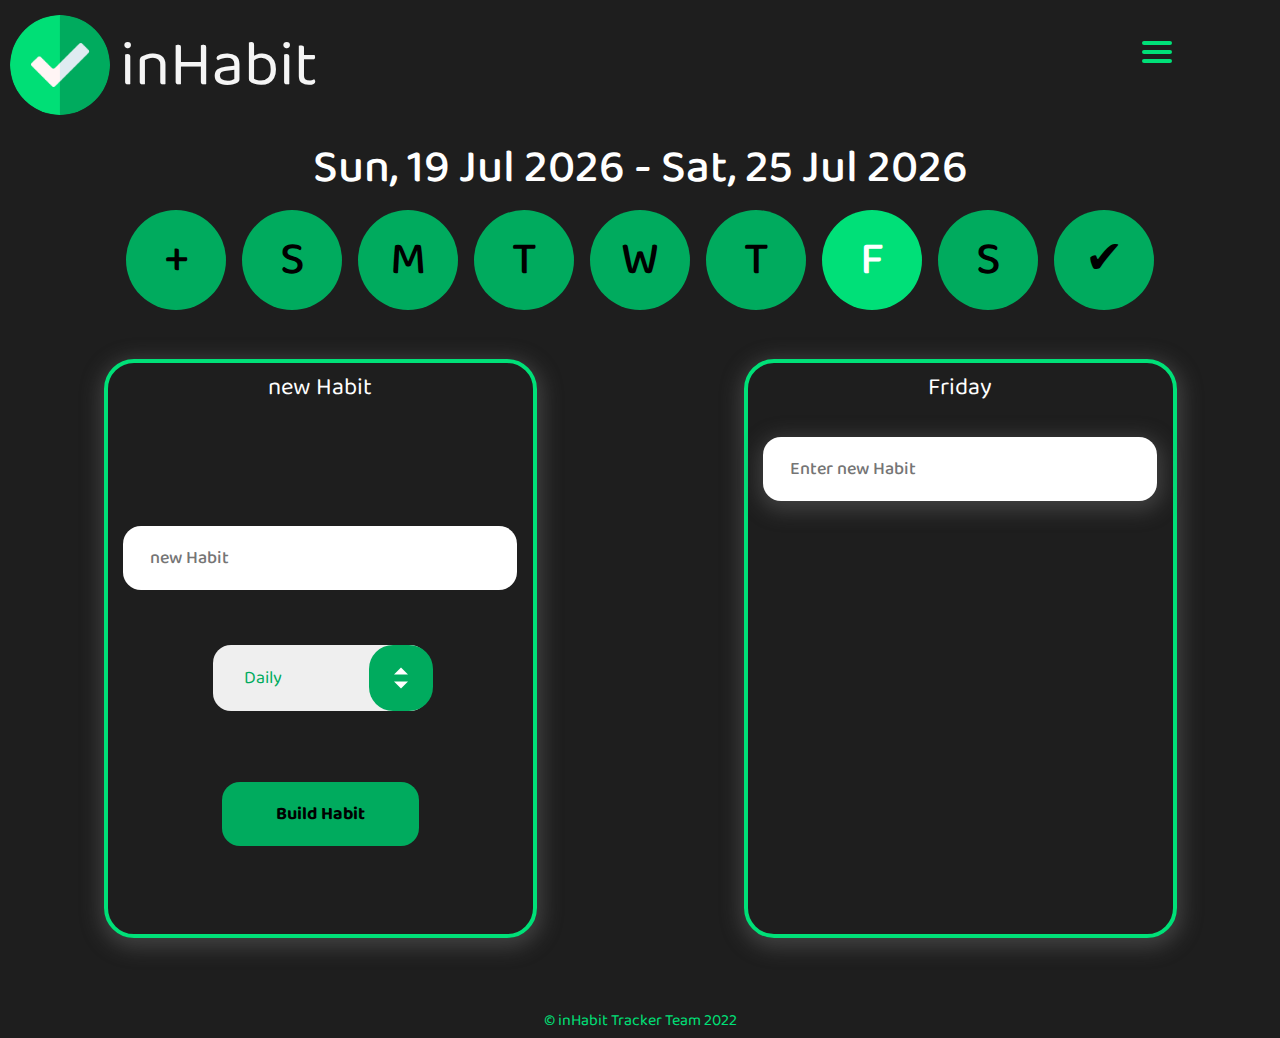
==== commit caea9ff4: "Merge pull request #82 from inHabit-tracker/liam" ====
--- a/index.html
+++ b/index.html
@@ -48,21 +48,23 @@
     <div id="finished-day-pillbox"><p>✔</p></div>
   </section>
   <section class="day-container">
-    <div id="settings-card" class="hide">
+    <div id="settings-card" class="">
       <h3>new Habit</h3>
-      <form id="new-habit-form">
-        <ul>
-          <li><input type="text" placeholder="new Habit" name="habitTitle"></li>
-          <label for="frequency">Frequency</label>
-          <li><select name="frequency" id="frequency">
-              <option value="daily">Daily</option>
-              <option value="weekdays">Weekdays</option>
-              <option value="weekends">Weekends</option>
-            </select></li>
-            <button type="submit">build Habits</button>
-        </ul>
+      <form id="new-habit-form" class="form">
+        <input class="form-input" type="text" placeholder="new Habit" name="habitTitle">
+            <div class="custom-select">
+              <select name="frequency" id="frequency" class="frequency-select">
+                <option value="daily">Daily</option>
+                <option value="weekdays">Weekdays</option>
+                <option value="weekends">Weekends</option>
+              </select>
+              <span class="custom-arrow"></span>
+            </div>      
+        <button class="submit-button" type="submit">Build Habit</button>
       </form>
     </div>
+
+
     <div id="sunday-card" class="hide">
       <h3>Sunday</h3>
       <form class="day-form">
--- a/css/style.css
+++ b/css/style.css
@@ -7,11 +7,6 @@
 
 * {
   font-family: 'Baloo 2';
-}
-
-body {
-  background-color: #555;
-
 }
 
 header {
@@ -191,4 +186,215 @@
   #date {
     font-size: 1.4rem;
   }
+}
+
+/* Forms and Buttons */
+
+.form {
+  display: grid;
+  min-height: 40vw;
+  place-items: center;
+}
+
+.form-input {
+  font-size: .75em;
+  padding: 1em 5em 1em 1.5em;
+  color: var(--clr-dark);
+  border: 0;
+  border-radius: 1em;
+  width: fit-content;
+}
+
+.form-input:hover {
+  box-shadow: 1px 5px 20px 5px rgba(107, 107, 107, 0.44);
+}
+
+select {
+  font-size: .75em;
+  padding: 1em 5em 1em 1.5em;
+  color: var(--clr-dark);
+  border: 0;
+  border-radius: 1em;
+  width: fit-content;
+}
+
+.custom-select {
+  position: absolute;
+
+}
+
+.custom-arrow {
+  display: block;
+  background: var(--clr-dark);
+  height: 100%;
+  width: 4rem;
+  position: absolute;
+  top: 0;
+  right: -5px;
+  pointer-events: none;
+  border-radius: 1em;
+}
+
+.custom-arrow::before,
+.custom-arrow::after {
+  --size: .3em;
+  content: "";
+  position: absolute;
+  width: 0;
+  height: 0;
+  left: 50%;
+  transform: translate(-50%, -50%);
+}
+
+.custom-arrow::before {
+  border-left: var(--size) solid transparent;
+  border-right: var(--size) solid transparent;
+  border-bottom: var(--size) solid white;
+  top: 40%;
+}
+
+.custom-arrow::after {
+  border-left: var(--size) solid transparent;
+  border-right: var(--size) solid transparent;
+  border-top: var(--size) solid white;
+  top: 60%;
+}
+
+button {
+  padding: 1em 3em 1em 3em;
+  border-radius: 1em;
+  font-size: .75em;
+  border: 0;
+  margin-top: 0;
+  text-align: center;
+  background-color: #00ab5e;
+  color: black;
+  font-weight: bold;
+}
+
+button:hover {
+  cursor: pointer;
+  box-shadow: 1px 5px 20px 5px rgba(107, 107, 107, 0.44);
+  background-color: #00e078;
+
+}
+
+.day-input {
+  font-size: .75em;
+  padding: 1em 5em 1em 1.5em;
+  color: var(--clr-dark);
+  border: 0;
+  border-radius: 1em;
+  box-shadow: 1px 5px 20px 5px rgba(107, 107, 107, 0.44);
+
+}
+
+
+@media screen and (max-width: 800px) {
+  .form {
+    display: grid;
+    min-height: 90vw;
+    place-items: center;
+  }
+  
+  .form-input {
+    font-size: .75em;
+    padding: 1em 5em 1em 1.5em;
+    color: var(--clr-dark);
+    border: 0;
+    border-radius: 1em;
+    width: fit-content;
+  }
+
+  .form-input:hover {
+    box-shadow: 1px 5px 20px 5px rgba(107, 107, 107, 0.44);
+  }
+  
+  select {
+    font-size: .75em;
+    padding: 1em 5em 1em 1.5em;
+    color: var(--clr-dark);
+    border: 0;
+    border-radius: 1em;
+    width: fit-content;
+  }
+
+  select:hover {
+      box-shadow: 1px 5px 20px 5px rgba(107, 107, 107, 0.44);
+    }
+  }
+  
+  .custom-select {
+    position: absolute;
+  
+  }
+  
+  .custom-arrow {
+    display: block;
+    background: var(--clr-dark);
+    height: 100%;
+    width: 4rem;
+    position: absolute;
+    top: 0;
+    right: -5px;
+    pointer-events: none;
+    border-radius: 1em;
+  }
+  
+  .custom-arrow::before,
+  .custom-arrow::after {
+    --size: .3em;
+    content: "";
+    position: absolute;
+    width: 0;
+    height: 0;
+    left: 50%;
+    transform: translate(-50%, -50%);
+  }
+  
+  .custom-arrow::before {
+    border-left: var(--size) solid transparent;
+    border-right: var(--size) solid transparent;
+    border-bottom: var(--size) solid white;
+    top: 40%;
+  }
+  
+  .custom-arrow::after {
+    border-left: var(--size) solid transparent;
+    border-right: var(--size) solid transparent;
+    border-top: var(--size) solid white;
+    top: 60%;
+  }
+  
+  button {
+    padding: 1em 3em 1em 3em;
+    border-radius: 1em;
+    font-size: .75em;
+    border: 0;
+    margin-top: 0;
+    text-align: center;
+    background-color: #00ab5e;
+    color: black;
+    font-weight: bold;
+  }
+
+  button:hover {
+    cursor: pointer;
+    box-shadow: 1px 5px 20px 5px rgba(107, 107, 107, 0.44);
+    background-color: #00e078;
+  }
+  
+  .day-input {
+    font-size: .75em;
+    padding: 1em 5em 1em 1.5em;
+    color: var(--clr-dark);
+    border: 0;
+    border-radius: 1em;
+    width: fit-content;
+  }
+  
+  .card {
+    margin-top: 1vw;
+    margin-bottom: 1vw;
+  }
 }--- a/css/home.css
+++ b/css/home.css
@@ -14,7 +14,7 @@
   color: white;
   margin: 0 auto;
   margin-bottom: 5px;
-  transform: translateY();
+  transform: translateY(-50px);
 }
 
 #add-item-pillbox {
@@ -57,13 +57,15 @@
   justify-content: center;
   gap: 1em;
   padding-bottom: 1.5em;
+  transform: translateY(-50px);
 }
 
 .day-container {
-
   display: flex;
   justify-content: space-around;
   margin-top: 25px;
+  margin-bottom: 0;
+  transform: translateY(-50px);
 }
 
 div[id*="card"] {
@@ -124,12 +126,14 @@
 }
 
 
-
-
 @media (max-width: 850px) {
+  #date {
+    transform: translateY(0px);
+  }
   .pillbox-container {
     flex-wrap: wrap;
     padding-bottom: 1.5em;
+    transform: translateY(0);
   }
 
   div[id*="day-pillbox"] {
@@ -144,12 +148,14 @@
 
   .day-container {
     flex-direction: column;
+    transform: translateY(0);
   }
 
   div[id*="card"] {
     width: 90%;
     margin: 0 auto;
+    margin-bottom: 4vw;
   }
 
 
-}+}
